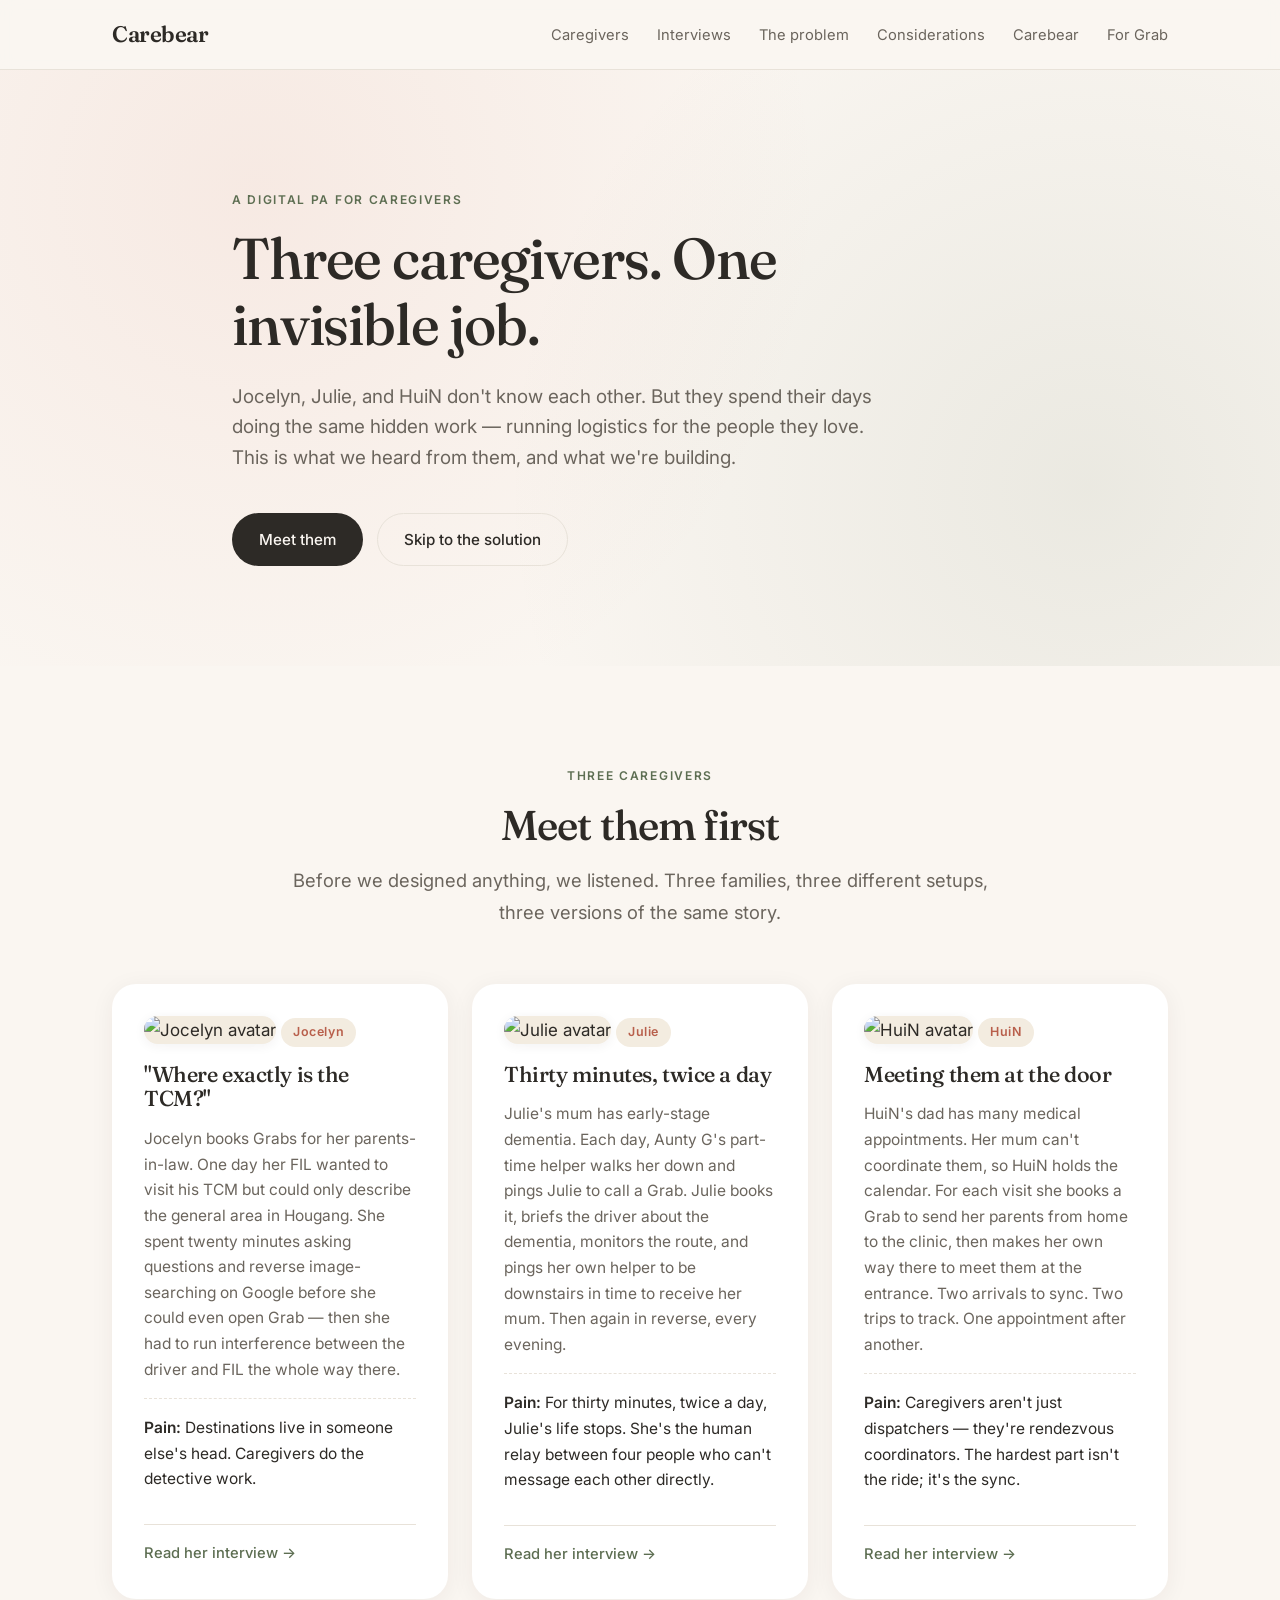
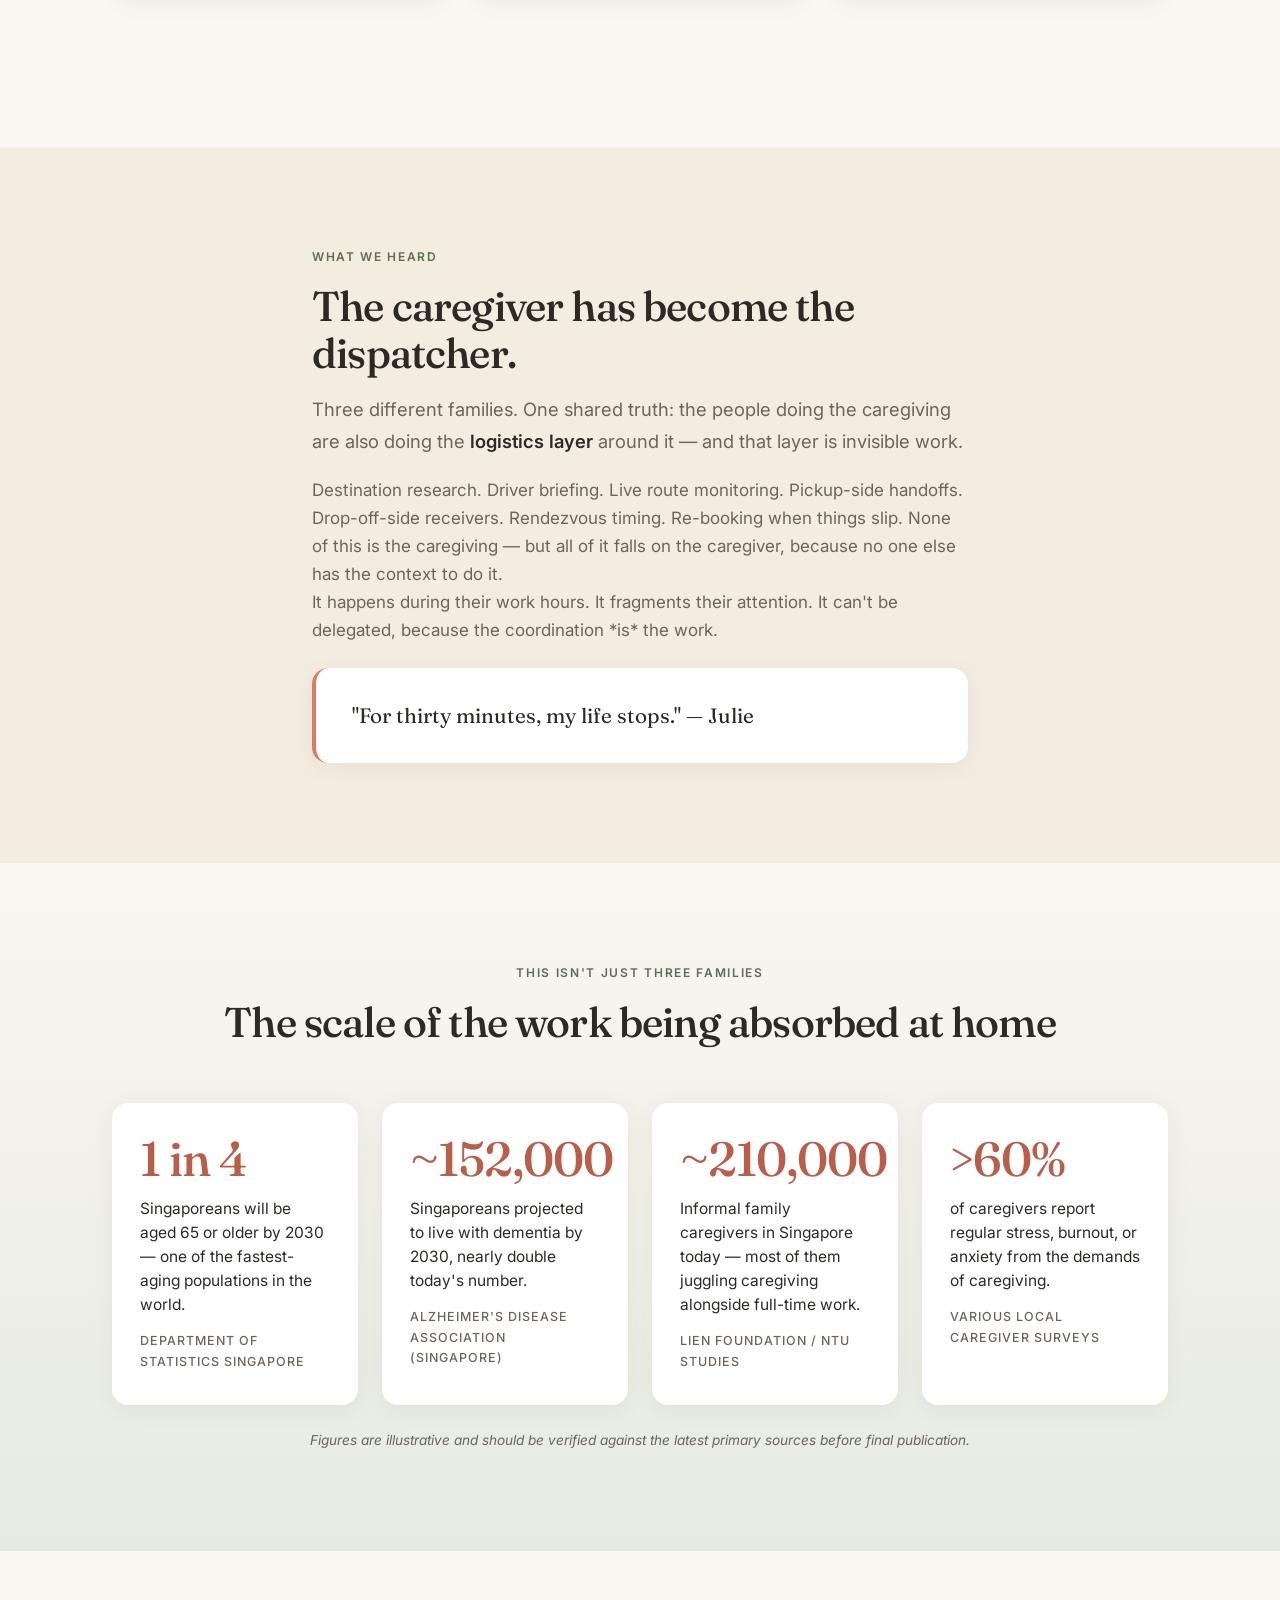
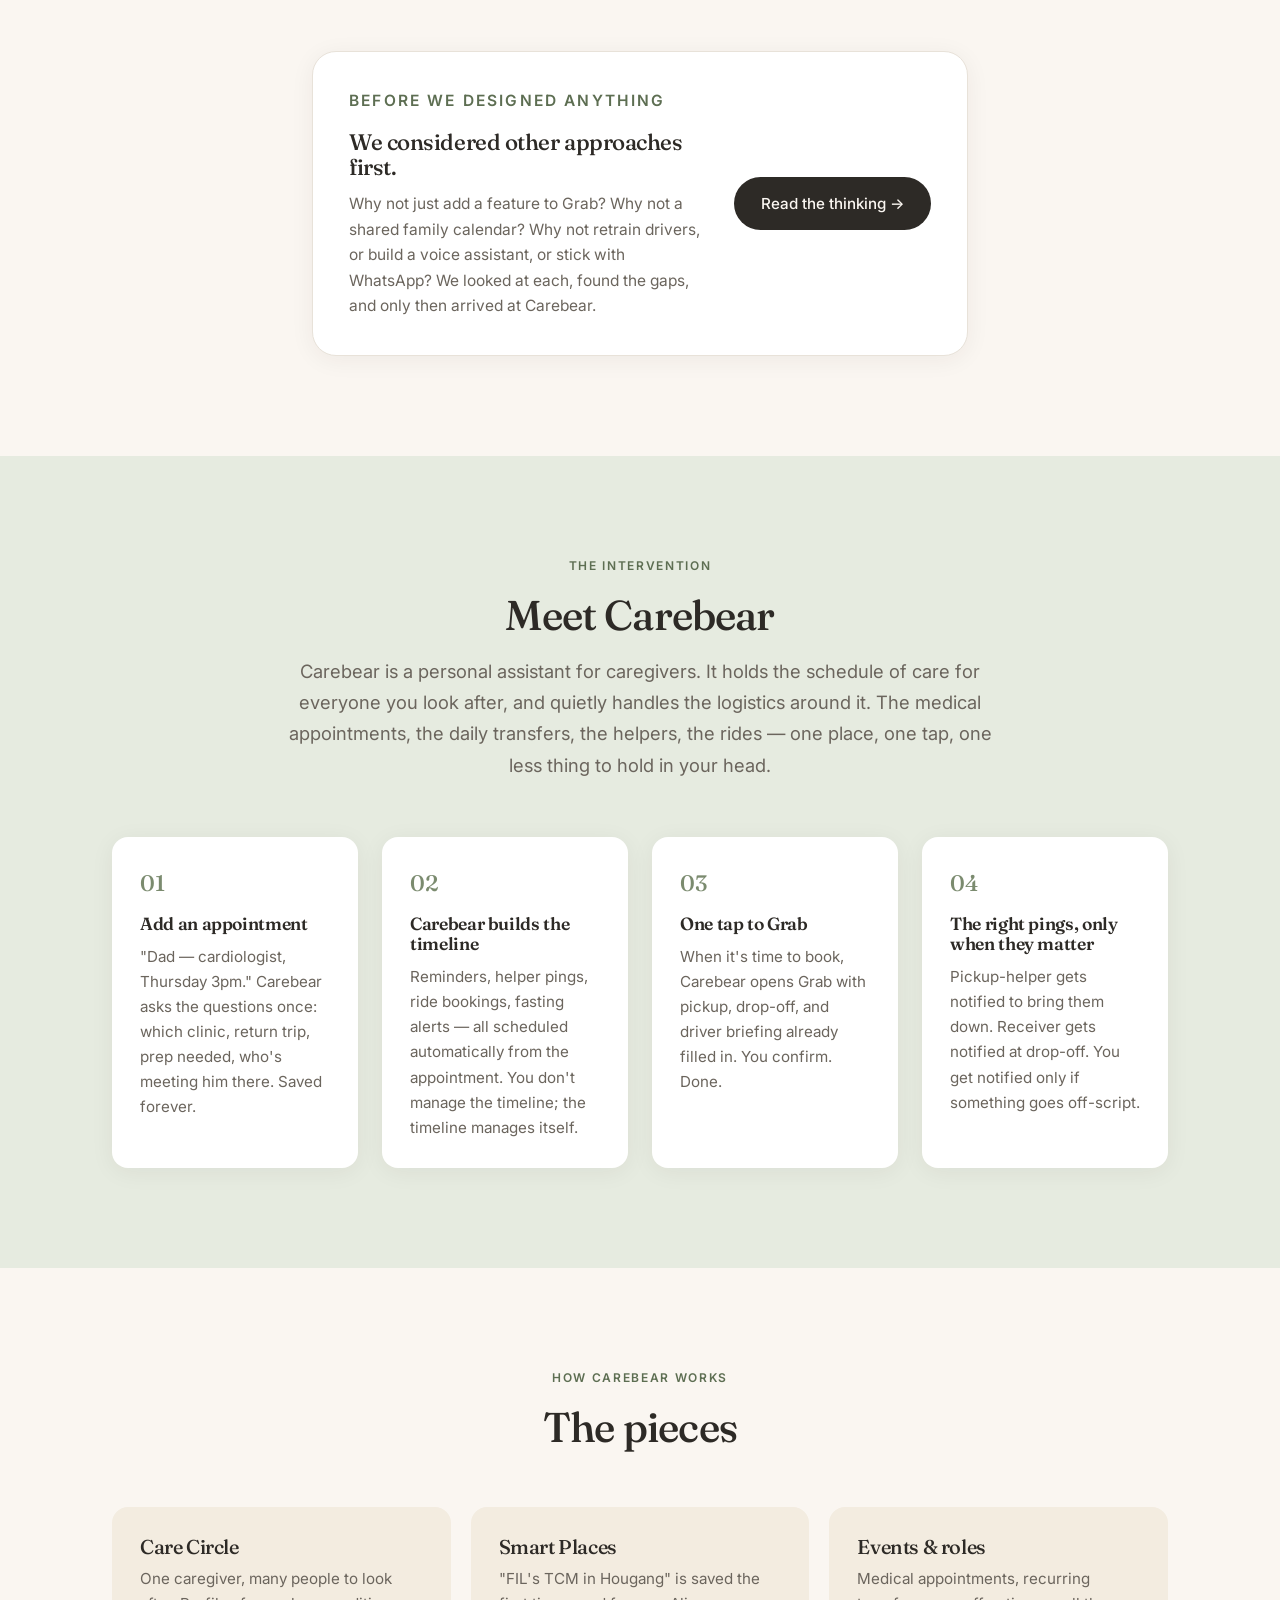
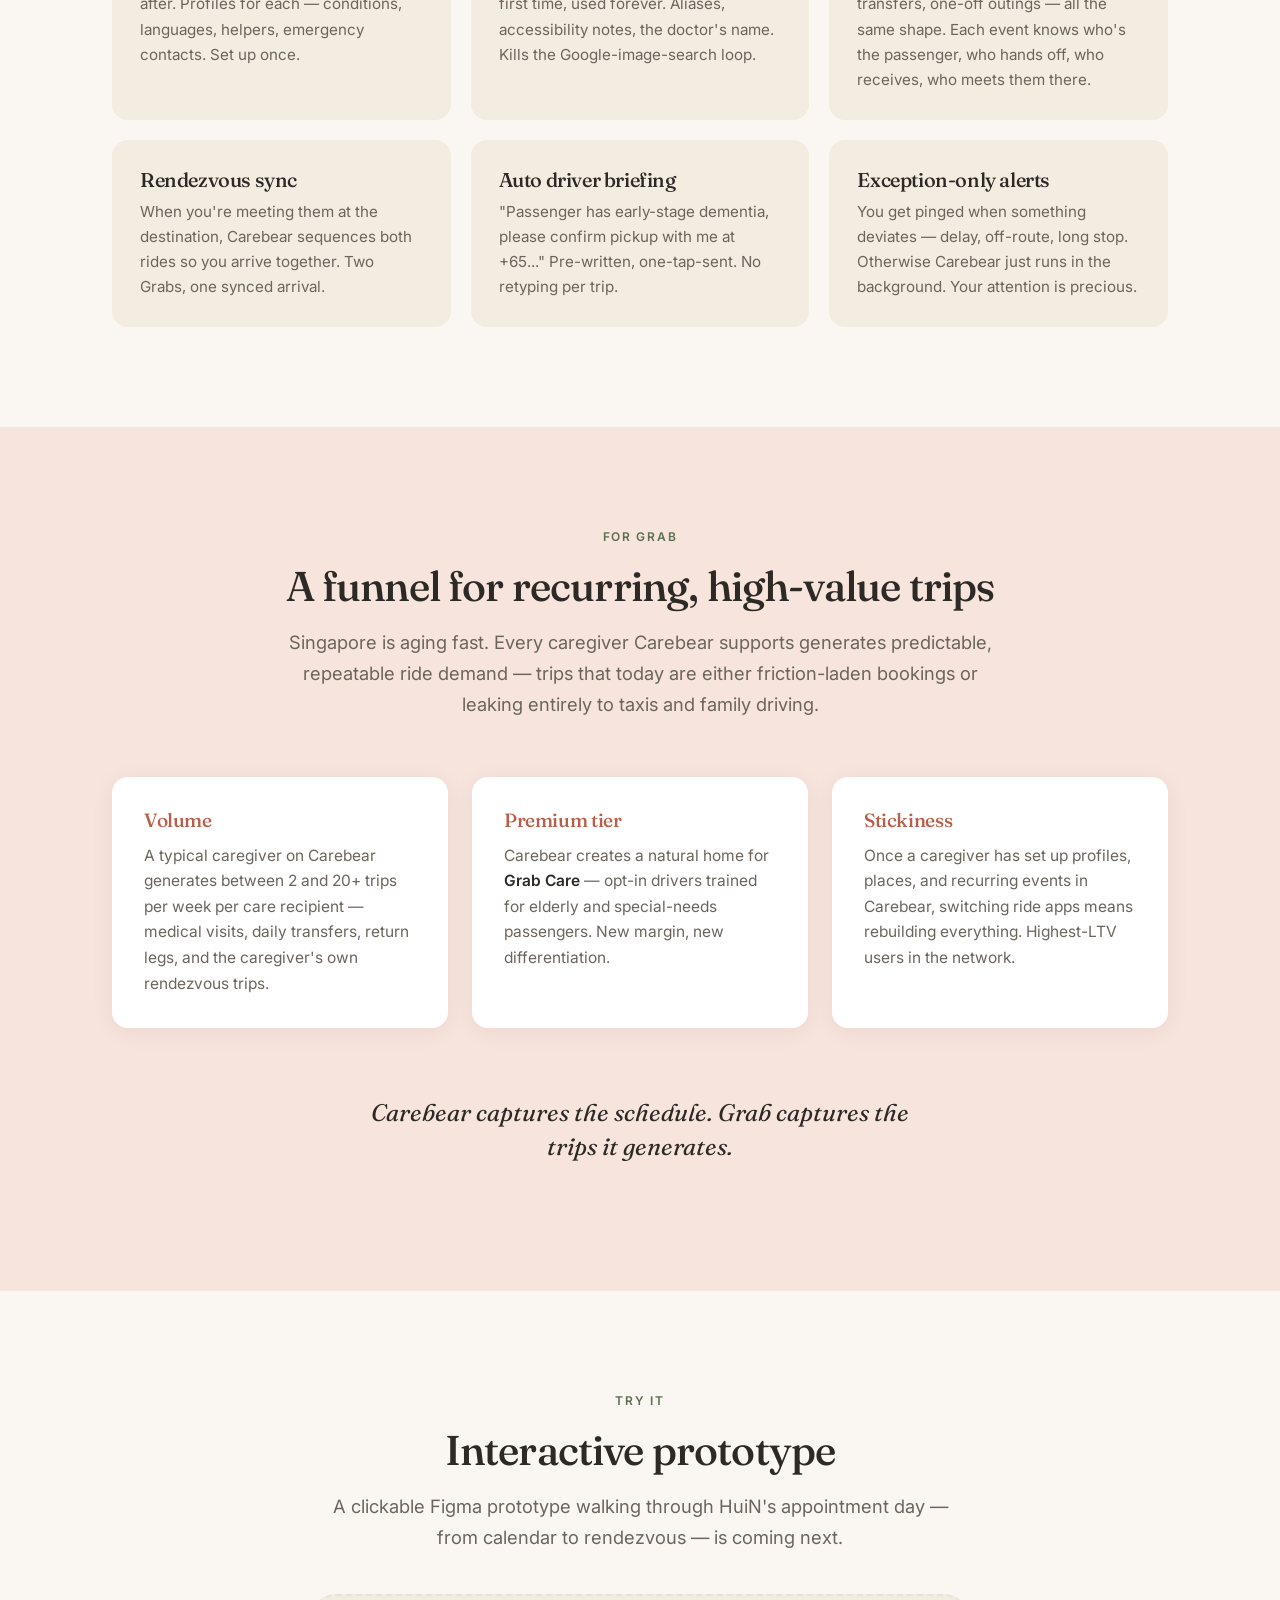
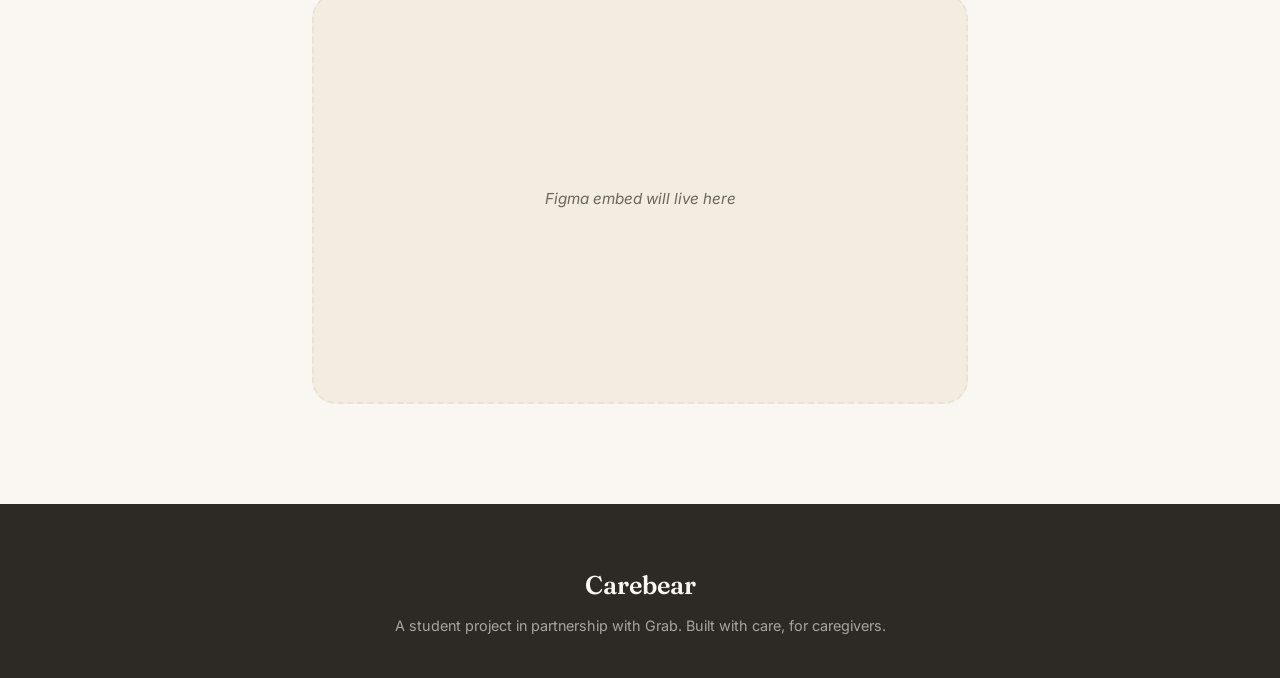
==== index.html @ f91830d4 "Initial commit" ====
<!DOCTYPE html>
<html lang="en">
<head>
  <meta charset="UTF-8" />
  <meta name="viewport" content="width=device-width, initial-scale=1.0" />
  <title>Carebear — A digital PA for caregivers</title>
  <link rel="preconnect" href="https://fonts.googleapis.com">
  <link rel="preconnect" href="https://fonts.gstatic.com" crossorigin>
  <link href="https://fonts.googleapis.com/css2?family=Fraunces:opsz,wght@9..144,400;9..144,500;9..144,600&family=Inter:wght@400;500;600&display=swap" rel="stylesheet">
  <link rel="stylesheet" href="styles.css" />
</head>
<body>
  <nav class="nav">
    <div class="nav-inner">
      <a href="#top" class="brand">Carebear</a>
      <ul class="nav-links">
        <li><a href="#caregivers">Caregivers</a></li>
        <li><a href="interviews.html">Interviews</a></li>
        <li><a href="#problem">The problem</a></li>
        <li><a href="considerations.html">Considerations</a></li>
        <li><a href="#carebear">Carebear</a></li>
        <li><a href="#grab">For Grab</a></li>
      </ul>
    </div>
  </nav>

  <header id="top" class="hero">
    <div class="container">
      <p class="eyebrow">A digital PA for caregivers</p>
      <h1 class="hero-title">Three caregivers. One invisible job.</h1>
      <p class="hero-sub">Jocelyn, Julie, and HuiN don't know each other. But they spend their days doing the same hidden work — running logistics for the people they love. This is what we heard from them, and what we're building.</p>
      <div class="hero-cta">
        <a href="#caregivers" class="btn btn-primary">Meet them</a>
        <a href="#carebear" class="btn btn-ghost">Skip to the solution</a>
      </div>
    </div>
  </header>

  <section id="caregivers" class="section">
    <div class="container">
      <p class="eyebrow centered">Three caregivers</p>
      <h2 class="centered">Meet them first</h2>
      <p class="lede centered">Before we designed anything, we listened. Three families, three different setups, three versions of the same story.</p>

      <div class="persona-grid">
        <article class="persona">
          <img src="https://api.dicebear.com/9.x/lorelei/svg?seed=Jocelyn&backgroundColor=f3ece0" alt="Jocelyn avatar" class="persona-avatar" />
          <div class="persona-tag">Jocelyn</div>
          <h3>"Where exactly is the TCM?"</h3>
          <p>Jocelyn books Grabs for her parents-in-law. One day her FIL wanted to visit his TCM but could only describe the general area in Hougang. She spent twenty minutes asking questions and reverse image-searching on Google before she could even open Grab — then she had to run interference between the driver and FIL the whole way there.</p>
          <p class="persona-pain"><strong>Pain:</strong> Destinations live in someone else's head. Caregivers do the detective work.</p>
          <a href="interviews.html#jocelyn" class="persona-link">Read her interview →</a>
        </article>

        <article class="persona">
          <img src="https://api.dicebear.com/9.x/lorelei/svg?seed=Julie&backgroundColor=e6ebe0" alt="Julie avatar" class="persona-avatar" />
          <div class="persona-tag">Julie</div>
          <h3>Thirty minutes, twice a day</h3>
          <p>Julie's mum has early-stage dementia. Each day, Aunty G's part-time helper walks her down and pings Julie to call a Grab. Julie books it, briefs the driver about the dementia, monitors the route, and pings her own helper to be downstairs in time to receive her mum. Then again in reverse, every evening.</p>
          <p class="persona-pain"><strong>Pain:</strong> For thirty minutes, twice a day, Julie's life stops. She's the human relay between four people who can't message each other directly.</p>
          <a href="interviews.html#julie" class="persona-link">Read her interview →</a>
        </article>

        <article class="persona">
          <img src="https://api.dicebear.com/9.x/lorelei/svg?seed=HuiN&backgroundColor=f7e4dc" alt="HuiN avatar" class="persona-avatar" />
          <div class="persona-tag">HuiN</div>
          <h3>Meeting them at the door</h3>
          <p>HuiN's dad has many medical appointments. Her mum can't coordinate them, so HuiN holds the calendar. For each visit she books a Grab to send her parents from home to the clinic, then makes her own way there to meet them at the entrance. Two arrivals to sync. Two trips to track. One appointment after another.</p>
          <p class="persona-pain"><strong>Pain:</strong> Caregivers aren't just dispatchers — they're rendezvous coordinators. The hardest part isn't the ride; it's the sync.</p>
          <a href="interviews.html#huin" class="persona-link">Read her interview →</a>
        </article>
      </div>
    </div>
  </section>

  <section id="problem" class="section section-cream">
    <div class="container narrow">
      <p class="eyebrow">What we heard</p>
      <h2>The caregiver has become the dispatcher.</h2>
      <p class="lede">
        Three different families. One shared truth: the people doing the caregiving are also doing the <strong>logistics layer</strong> around it — and that layer is invisible work.
      </p>
      <p>
        Destination research. Driver briefing. Live route monitoring. Pickup-side handoffs. Drop-off-side receivers. Rendezvous timing. Re-booking when things slip. None of this is the caregiving — but all of it falls on the caregiver, because no one else has the context to do it.
      </p>
      <p>
        It happens during their work hours. It fragments their attention. It can't be delegated, because the coordination *is* the work.
      </p>

      <div class="insight-card">
        <p class="insight-text">"For thirty minutes, my life stops." — Julie</p>
      </div>
    </div>
  </section>

  <section id="stats" class="section section-sage-soft">
    <div class="container">
      <p class="eyebrow centered">This isn't just three families</p>
      <h2 class="centered">The scale of the work being absorbed at home</h2>

      <div class="stats-grid">
        <div class="stat">
          <p class="stat-num">1 in 4</p>
          <p class="stat-label">Singaporeans will be aged 65 or older by 2030 — one of the fastest-aging populations in the world.</p>
          <p class="stat-source">Department of Statistics Singapore</p>
        </div>
        <div class="stat">
          <p class="stat-num">~152,000</p>
          <p class="stat-label">Singaporeans projected to live with dementia by 2030, nearly double today's number.</p>
          <p class="stat-source">Alzheimer's Disease Association (Singapore)</p>
        </div>
        <div class="stat">
          <p class="stat-num">~210,000</p>
          <p class="stat-label">Informal family caregivers in Singapore today — most of them juggling caregiving alongside full-time work.</p>
          <p class="stat-source">Lien Foundation / NTU studies</p>
        </div>
        <div class="stat">
          <p class="stat-num">&gt;60%</p>
          <p class="stat-label">of caregivers report regular stress, burnout, or anxiety from the demands of caregiving.</p>
          <p class="stat-source">Various local caregiver surveys</p>
        </div>
      </div>

      <p class="stats-note">Figures are illustrative and should be verified against the latest primary sources before final publication.</p>
    </div>
  </section>

  <section id="considerations-callout" class="section">
    <div class="container narrow">
      <div class="callout">
        <div class="callout-text">
          <p class="eyebrow">Before we designed anything</p>
          <h3>We considered other approaches first.</h3>
          <p>Why not just add a feature to Grab? Why not a shared family calendar? Why not retrain drivers, or build a voice assistant, or stick with WhatsApp? We looked at each, found the gaps, and only then arrived at Carebear.</p>
        </div>
        <a href="considerations.html" class="btn btn-primary callout-btn">Read the thinking →</a>
      </div>
    </div>
  </section>

  <section id="carebear" class="section section-sage">
    <div class="container">
      <p class="eyebrow centered">The intervention</p>
      <h2 class="centered">Meet Carebear</h2>
      <p class="lede centered">
        Carebear is a personal assistant for caregivers. It holds the schedule of care for everyone you look after, and quietly handles the logistics around it. The medical appointments, the daily transfers, the helpers, the rides — one place, one tap, one less thing to hold in your head.
      </p>

      <div class="how-grid">
        <div class="how-item">
          <div class="how-num">01</div>
          <h3>Add an appointment</h3>
          <p>"Dad — cardiologist, Thursday 3pm." Carebear asks the questions once: which clinic, return trip, prep needed, who's meeting him there. Saved forever.</p>
        </div>
        <div class="how-item">
          <div class="how-num">02</div>
          <h3>Carebear builds the timeline</h3>
          <p>Reminders, helper pings, ride bookings, fasting alerts — all scheduled automatically from the appointment. You don't manage the timeline; the timeline manages itself.</p>
        </div>
        <div class="how-item">
          <div class="how-num">03</div>
          <h3>One tap to Grab</h3>
          <p>When it's time to book, Carebear opens Grab with pickup, drop-off, and driver briefing already filled in. You confirm. Done.</p>
        </div>
        <div class="how-item">
          <div class="how-num">04</div>
          <h3>The right pings, only when they matter</h3>
          <p>Pickup-helper gets notified to bring them down. Receiver gets notified at drop-off. You get notified only if something goes off-script.</p>
        </div>
      </div>
    </div>
  </section>

  <section id="features" class="section">
    <div class="container">
      <p class="eyebrow centered">How Carebear works</p>
      <h2 class="centered">The pieces</h2>

      <div class="feature-grid">
        <div class="feature">
          <h3>Care Circle</h3>
          <p>One caregiver, many people to look after. Profiles for each — conditions, languages, helpers, emergency contacts. Set up once.</p>
        </div>
        <div class="feature">
          <h3>Smart Places</h3>
          <p>"FIL's TCM in Hougang" is saved the first time, used forever. Aliases, accessibility notes, the doctor's name. Kills the Google-image-search loop.</p>
        </div>
        <div class="feature">
          <h3>Events &amp; roles</h3>
          <p>Medical appointments, recurring transfers, one-off outings — all the same shape. Each event knows who's the passenger, who hands off, who receives, who meets them there.</p>
        </div>
        <div class="feature">
          <h3>Rendezvous sync</h3>
          <p>When you're meeting them at the destination, Carebear sequences both rides so you arrive together. Two Grabs, one synced arrival.</p>
        </div>
        <div class="feature">
          <h3>Auto driver briefing</h3>
          <p>"Passenger has early-stage dementia, please confirm pickup with me at +65..." Pre-written, one-tap-sent. No retyping per trip.</p>
        </div>
        <div class="feature">
          <h3>Exception-only alerts</h3>
          <p>You get pinged when something deviates — delay, off-route, long stop. Otherwise Carebear just runs in the background. Your attention is precious.</p>
        </div>
      </div>
    </div>
  </section>

  <section id="grab" class="section section-coral">
    <div class="container">
      <p class="eyebrow centered">For Grab</p>
      <h2 class="centered">A funnel for recurring, high-value trips</h2>
      <p class="lede centered">
        Singapore is aging fast. Every caregiver Carebear supports generates predictable, repeatable ride demand — trips that today are either friction-laden bookings or leaking entirely to taxis and family driving.
      </p>

      <div class="biz-grid">
        <div class="biz-card">
          <h3>Volume</h3>
          <p>A typical caregiver on Carebear generates between 2 and 20+ trips per week per care recipient — medical visits, daily transfers, return legs, and the caregiver's own rendezvous trips.</p>
        </div>
        <div class="biz-card">
          <h3>Premium tier</h3>
          <p>Carebear creates a natural home for <strong>Grab Care</strong> — opt-in drivers trained for elderly and special-needs passengers. New margin, new differentiation.</p>
        </div>
        <div class="biz-card">
          <h3>Stickiness</h3>
          <p>Once a caregiver has set up profiles, places, and recurring events in Carebear, switching ride apps means rebuilding everything. Highest-LTV users in the network.</p>
        </div>
      </div>

      <div class="pitch-line">
        <p>Carebear captures the schedule. Grab captures the trips it generates.</p>
      </div>
    </div>
  </section>

  <section id="prototype" class="section">
    <div class="container narrow centered">
      <p class="eyebrow">Try it</p>
      <h2>Interactive prototype</h2>
      <p class="lede">A clickable Figma prototype walking through HuiN's appointment day — from calendar to rendezvous — is coming next.</p>
      <div class="proto-placeholder">
        <span>Figma embed will live here</span>
      </div>
    </div>
  </section>

  <footer class="footer">
    <div class="container">
      <p class="brand-foot">Carebear</p>
      <p class="footer-meta">A student project in partnership with Grab. Built with care, for caregivers.</p>
    </div>
  </footer>
</body>
</html>
---- styles.css ----
/* ---------- Tokens ---------- */
:root {
  --bg: #FAF6F1;
  --bg-cream: #F3ECE0;
  --bg-sage: #E6EBE0;
  --bg-coral: #F7E4DC;
  --surface: #FFFFFF;
  --ink: #2D2A26;
  --ink-soft: #6B655D;
  --line: #E8E2D9;
  --accent-sage: #7B8B6F;
  --accent-sage-deep: #5D6E52;
  --accent-coral: #D97B66;
  --accent-coral-deep: #B85F4B;
  --radius-lg: 24px;
  --radius-md: 16px;
  --radius-sm: 10px;
  --shadow-soft: 0 4px 24px rgba(45, 42, 38, 0.06);
  --shadow-card: 0 8px 32px rgba(45, 42, 38, 0.08);
  --max-w: 1120px;
  --max-w-narrow: 720px;
}

/* ---------- Base ---------- */
* { box-sizing: border-box; margin: 0; padding: 0; }

html { scroll-behavior: smooth; }

body {
  font-family: 'Inter', -apple-system, BlinkMacSystemFont, sans-serif;
  background: var(--bg);
  color: var(--ink);
  font-size: 17px;
  line-height: 1.65;
  -webkit-font-smoothing: antialiased;
}

h1, h2, h3 {
  font-family: 'Fraunces', Georgia, serif;
  font-weight: 500;
  letter-spacing: -0.02em;
  line-height: 1.15;
  color: var(--ink);
}

h1 { font-size: clamp(2.2rem, 5vw, 3.6rem); }
h2 { font-size: clamp(1.8rem, 3.6vw, 2.6rem); margin-bottom: 1rem; }
h3 { font-size: 1.25rem; font-weight: 600; margin-bottom: 0.5rem; }

p { color: var(--ink-soft); }
p strong { color: var(--ink); font-weight: 600; }

a { color: inherit; text-decoration: none; }

.container {
  max-width: var(--max-w);
  margin: 0 auto;
  padding: 0 32px;
}
.container.narrow { max-width: var(--max-w-narrow); }
.centered { text-align: center; }

/* ---------- Eyebrow ---------- */
.eyebrow {
  text-transform: uppercase;
  letter-spacing: 0.14em;
  font-size: 0.75rem;
  font-weight: 600;
  color: var(--accent-sage-deep);
  margin-bottom: 1rem;
}
.eyebrow.centered { text-align: center; }

/* ---------- Nav ---------- */
.nav {
  position: sticky;
  top: 0;
  z-index: 50;
  background: rgba(250, 246, 241, 0.85);
  backdrop-filter: blur(10px);
  border-bottom: 1px solid var(--line);
}
.nav-inner {
  max-width: var(--max-w);
  margin: 0 auto;
  padding: 16px 32px;
  display: flex;
  align-items: center;
  justify-content: space-between;
}
.brand {
  font-family: 'Fraunces', serif;
  font-size: 1.4rem;
  font-weight: 600;
  color: var(--ink);
  letter-spacing: -0.02em;
}
.nav-links {
  display: flex;
  gap: 28px;
  list-style: none;
}
.nav-links a {
  font-size: 0.92rem;
  color: var(--ink-soft);
  transition: color 0.2s;
}
.nav-links a:hover { color: var(--ink); }

/* ---------- Hero ---------- */
.hero {
  padding: 120px 0 100px;
  background:
    radial-gradient(circle at 20% 20%, rgba(217, 123, 102, 0.10), transparent 50%),
    radial-gradient(circle at 85% 70%, rgba(123, 139, 111, 0.12), transparent 50%),
    var(--bg);
}
.hero .container { max-width: 880px; }
.hero-title {
  margin-bottom: 1.5rem;
  max-width: 18ch;
}
.hero-sub {
  font-size: 1.18rem;
  line-height: 1.6;
  max-width: 56ch;
  margin-bottom: 2.5rem;
}
.hero-cta {
  display: flex;
  gap: 14px;
  flex-wrap: wrap;
}

/* ---------- Buttons ---------- */
.btn {
  display: inline-flex;
  align-items: center;
  padding: 13px 26px;
  border-radius: 999px;
  font-weight: 500;
  font-size: 0.95rem;
  transition: all 0.2s;
  border: 1px solid transparent;
  cursor: pointer;
}
.btn-primary {
  background: var(--ink);
  color: var(--bg);
}
.btn-primary:hover {
  background: var(--accent-sage-deep);
  transform: translateY(-1px);
}
.btn-ghost {
  background: transparent;
  color: var(--ink);
  border-color: var(--line);
}
.btn-ghost:hover {
  background: var(--surface);
  border-color: var(--ink-soft);
}

/* ---------- Sections ---------- */
.section {
  padding: 100px 0;
}
.section-cream { background: var(--bg-cream); }
.section-sage { background: var(--bg-sage); }
.section-coral { background: var(--bg-coral); }

.lede {
  font-size: 1.15rem;
  line-height: 1.7;
  margin-bottom: 1.2rem;
}
.lede.centered {
  max-width: 60ch;
  margin: 0 auto 3rem;
}

/* ---------- Personas ---------- */
.persona-grid {
  display: grid;
  grid-template-columns: repeat(auto-fit, minmax(300px, 1fr));
  gap: 24px;
  margin: 56px 0 48px;
}
.persona {
  background: var(--surface);
  border-radius: var(--radius-lg);
  padding: 32px;
  box-shadow: var(--shadow-soft);
  transition: transform 0.3s, box-shadow 0.3s;
}
.persona:hover {
  transform: translateY(-4px);
  box-shadow: var(--shadow-card);
}
.persona-tag {
  display: inline-block;
  background: var(--bg-cream);
  color: var(--accent-coral-deep);
  padding: 4px 12px;
  border-radius: 999px;
  font-size: 0.78rem;
  font-weight: 600;
  letter-spacing: 0.05em;
  margin-bottom: 16px;
}
.persona h3 {
  font-family: 'Fraunces', serif;
  font-weight: 500;
  font-size: 1.35rem;
  margin-bottom: 14px;
}
.persona p { margin-bottom: 14px; font-size: 0.97rem; }
.persona-pain {
  margin-top: 16px !important;
  padding-top: 16px;
  border-top: 1px dashed var(--line);
  font-size: 0.92rem;
  color: var(--ink);
}

/* ---------- Insight card ---------- */
.insight-card {
  background: var(--surface);
  border-left: 4px solid var(--accent-coral);
  border-radius: var(--radius-md);
  padding: 32px 36px;
  margin-top: 24px;
  box-shadow: var(--shadow-soft);
}
.insight-text {
  font-family: 'Fraunces', serif;
  font-size: 1.3rem;
  line-height: 1.5;
  color: var(--ink);
}

/* ---------- How it works ---------- */
.how-grid {
  display: grid;
  grid-template-columns: repeat(auto-fit, minmax(240px, 1fr));
  gap: 24px;
  margin-top: 56px;
}
.how-item {
  background: var(--surface);
  border-radius: var(--radius-md);
  padding: 28px;
  box-shadow: var(--shadow-soft);
}
.how-num {
  font-family: 'Fraunces', serif;
  font-size: 1.4rem;
  color: var(--accent-sage);
  margin-bottom: 12px;
  font-weight: 500;
}
.how-item h3 { margin-bottom: 10px; font-size: 1.1rem; }
.how-item p { font-size: 0.95rem; }

/* ---------- Features ---------- */
.feature-grid {
  display: grid;
  grid-template-columns: repeat(auto-fit, minmax(280px, 1fr));
  gap: 20px;
  margin-top: 56px;
}
.feature {
  padding: 28px;
  background: var(--bg-cream);
  border-radius: var(--radius-md);
  transition: background 0.2s;
}
.feature:hover { background: var(--bg-sage); }
.feature h3 { font-family: 'Fraunces', serif; font-weight: 500; margin-bottom: 8px; }
.feature p { font-size: 0.95rem; }

/* ---------- Grab business case ---------- */
.biz-grid {
  display: grid;
  grid-template-columns: repeat(auto-fit, minmax(260px, 1fr));
  gap: 24px;
  margin: 56px 0 40px;
}
.biz-card {
  background: var(--surface);
  border-radius: var(--radius-md);
  padding: 32px;
  box-shadow: var(--shadow-soft);
}
.biz-card h3 {
  font-family: 'Fraunces', serif;
  font-weight: 500;
  font-size: 1.2rem;
  color: var(--accent-coral-deep);
  margin-bottom: 12px;
}
.biz-card p { font-size: 0.97rem; }

.pitch-line {
  text-align: center;
  margin-top: 32px;
  padding: 28px;
}
.pitch-line p {
  font-family: 'Fraunces', serif;
  font-size: 1.5rem;
  font-style: italic;
  color: var(--ink);
  max-width: 36ch;
  margin: 0 auto;
  line-height: 1.4;
}

/* ---------- Prototype placeholder ---------- */
.proto-placeholder {
  margin-top: 40px;
  border: 2px dashed var(--line);
  border-radius: var(--radius-lg);
  background: var(--bg-cream);
  aspect-ratio: 16/10;
  display: flex;
  align-items: center;
  justify-content: center;
  color: var(--ink-soft);
  font-size: 0.95rem;
  font-style: italic;
}

/* ---------- Footer ---------- */
.footer {
  background: var(--ink);
  color: var(--bg);
  padding: 60px 0 40px;
  text-align: center;
}
.brand-foot {
  font-family: 'Fraunces', serif;
  font-size: 1.6rem;
  font-weight: 600;
  color: var(--bg);
  margin-bottom: 8px;
}
.footer-meta {
  color: rgba(250, 246, 241, 0.6);
  font-size: 0.9rem;
}

/* ---------- Persona avatars & interview link ---------- */
.persona-avatar {
  width: 88px;
  height: 88px;
  border-radius: 999px;
  margin-bottom: 18px;
  background: var(--bg-cream);
  box-shadow: 0 2px 12px rgba(45, 42, 38, 0.06);
}
.persona-link {
  display: inline-block;
  margin-top: 18px;
  padding-top: 16px;
  font-size: 0.92rem;
  font-weight: 500;
  color: var(--accent-sage-deep);
  border-top: 1px solid var(--line);
  width: 100%;
  transition: color 0.2s;
}
.persona-link:hover { color: var(--ink); }

/* ---------- Stats ---------- */
.section-sage-soft {
  background: linear-gradient(180deg, var(--bg) 0%, var(--bg-sage) 100%);
}
.stats-grid {
  display: grid;
  grid-template-columns: repeat(auto-fit, minmax(220px, 1fr));
  gap: 24px;
  margin: 56px 0 24px;
}
.stat {
  background: var(--surface);
  border-radius: var(--radius-md);
  padding: 32px 28px;
  box-shadow: var(--shadow-soft);
  text-align: left;
}
.stat-num {
  font-family: 'Fraunces', serif;
  font-size: clamp(2.2rem, 4vw, 3rem);
  font-weight: 500;
  color: var(--accent-coral-deep);
  line-height: 1;
  margin-bottom: 14px;
  letter-spacing: -0.02em;
}
.stat-label {
  font-size: 0.97rem;
  color: var(--ink);
  margin-bottom: 14px;
  line-height: 1.55;
}
.stat-source {
  font-size: 0.78rem;
  text-transform: uppercase;
  letter-spacing: 0.08em;
  color: var(--ink-soft);
  font-weight: 500;
}
.stats-note {
  text-align: center;
  font-size: 0.85rem;
  font-style: italic;
  color: var(--ink-soft);
  margin-top: 8px;
}

/* ---------- Interviews ---------- */
.interview {
  padding: 56px 0;
  border-bottom: 1px solid var(--line);
}
.interview:last-of-type { border-bottom: none; }
.interview-head {
  display: flex;
  gap: 24px;
  align-items: flex-start;
  margin-bottom: 36px;
}
.interview-avatar {
  width: 96px;
  height: 96px;
  border-radius: 999px;
  flex-shrink: 0;
  box-shadow: 0 2px 12px rgba(45, 42, 38, 0.08);
}
.interview-head h2 {
  font-size: clamp(1.4rem, 2.5vw, 1.9rem);
  margin: 6px 0 8px;
  line-height: 1.3;
}
.interview-meta {
  font-size: 0.92rem;
  color: var(--ink-soft);
  font-style: italic;
}
.qa {
  margin-bottom: 28px;
  padding-left: 24px;
  border-left: 2px solid var(--bg-cream);
}
.qa .q {
  font-family: 'Fraunces', serif;
  font-size: 1.05rem;
  font-weight: 500;
  color: var(--accent-sage-deep);
  margin-bottom: 10px;
  font-style: italic;
}
.qa .a {
  font-size: 1.02rem;
  line-height: 1.7;
  color: var(--ink);
}

/* ---------- Callout (considerations link on home) ---------- */
.callout {
  display: flex;
  align-items: center;
  justify-content: space-between;
  gap: 32px;
  padding: 36px;
  background: var(--surface);
  border-radius: var(--radius-lg);
  border: 1px solid var(--line);
  box-shadow: var(--shadow-soft);
}
.callout-text { flex: 1; }
.callout-text h3 {
  font-family: 'Fraunces', serif;
  font-weight: 500;
  font-size: 1.4rem;
  margin-bottom: 10px;
}
.callout-text p { font-size: 0.97rem; }
.callout-btn { white-space: nowrap; }

/* ---------- Page hero (sub-pages) ---------- */
.page-hero {
  padding: 100px 0 60px;
  background:
    radial-gradient(circle at 80% 30%, rgba(123, 139, 111, 0.12), transparent 50%),
    var(--bg);
}
.page-title {
  font-size: clamp(2rem, 4vw, 3rem);
  margin-bottom: 1.2rem;
  max-width: 22ch;
}
.page-sub {
  font-size: 1.1rem;
  line-height: 1.65;
  max-width: 58ch;
}

/* ---------- Considerations list ---------- */
.consideration {
  padding: 40px 0;
  border-bottom: 1px solid var(--line);
}
.consideration:last-of-type { border-bottom: none; }
.consideration-num {
  font-family: 'Fraunces', serif;
  font-size: 1.3rem;
  color: var(--accent-sage);
  margin-bottom: 8px;
}
.consideration h2 {
  font-size: 1.6rem;
  margin-bottom: 8px;
}
.consideration-tag {
  font-size: 0.85rem;
  text-transform: uppercase;
  letter-spacing: 0.08em;
  color: var(--accent-coral-deep);
  margin-bottom: 18px;
  font-weight: 500;
}
.consideration p { margin-bottom: 14px; }
.consideration p:last-child { margin-bottom: 0; }
.consideration a { color: var(--accent-sage-deep); text-decoration: underline; text-underline-offset: 3px; }
.consideration a:hover { color: var(--ink); }

.back-link-wrap {
  margin-top: 40px;
  text-align: center;
}

/* ---------- Active nav state ---------- */
.nav-links a.active { color: var(--ink); font-weight: 500; }

/* ---------- Responsive ---------- */
@media (max-width: 720px) {
  .nav-links { display: none; }
  .hero { padding: 80px 0 70px; }
  .section { padding: 70px 0; }
  .container { padding: 0 20px; }
  .callout { flex-direction: column; align-items: flex-start; padding: 28px; }
  .callout-btn { width: 100%; justify-content: center; }
  .interview-head { flex-direction: column; gap: 16px; }
  .interview-avatar { width: 80px; height: 80px; }
  .qa { padding-left: 18px; }
}
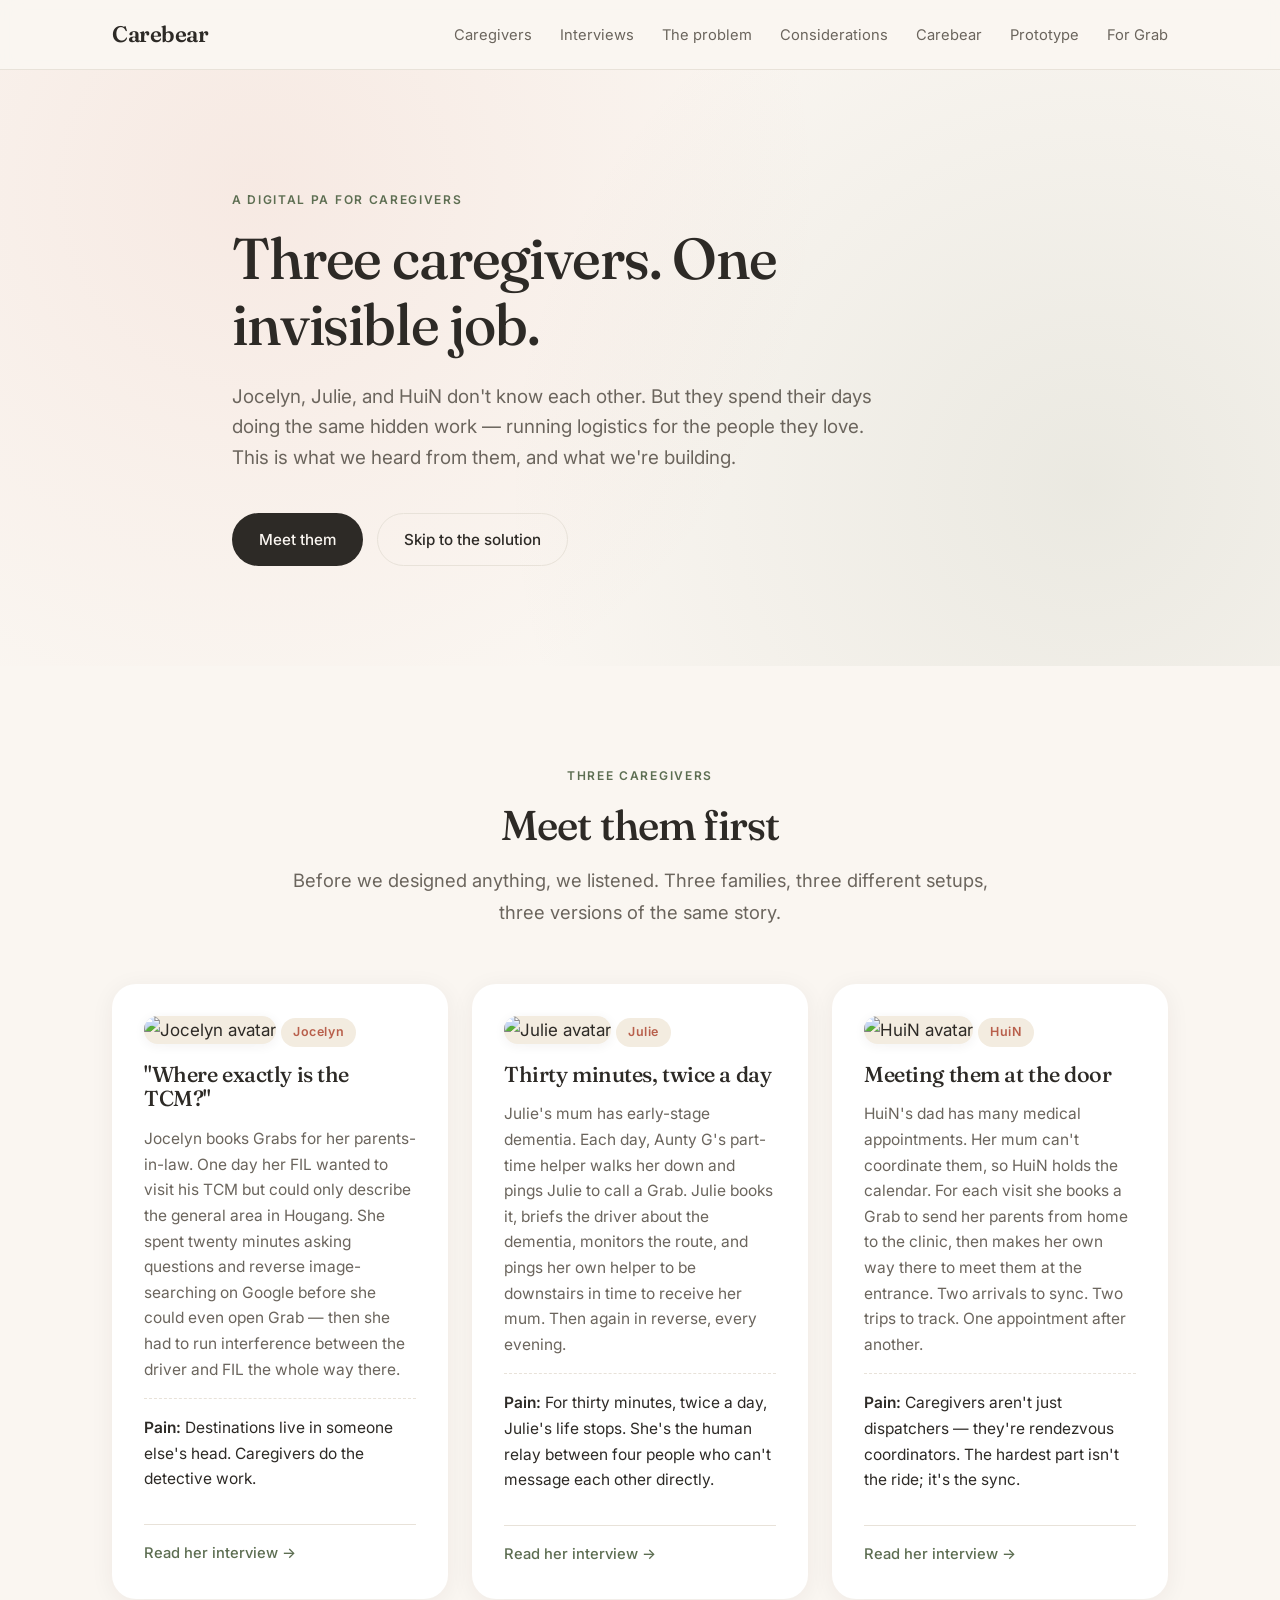
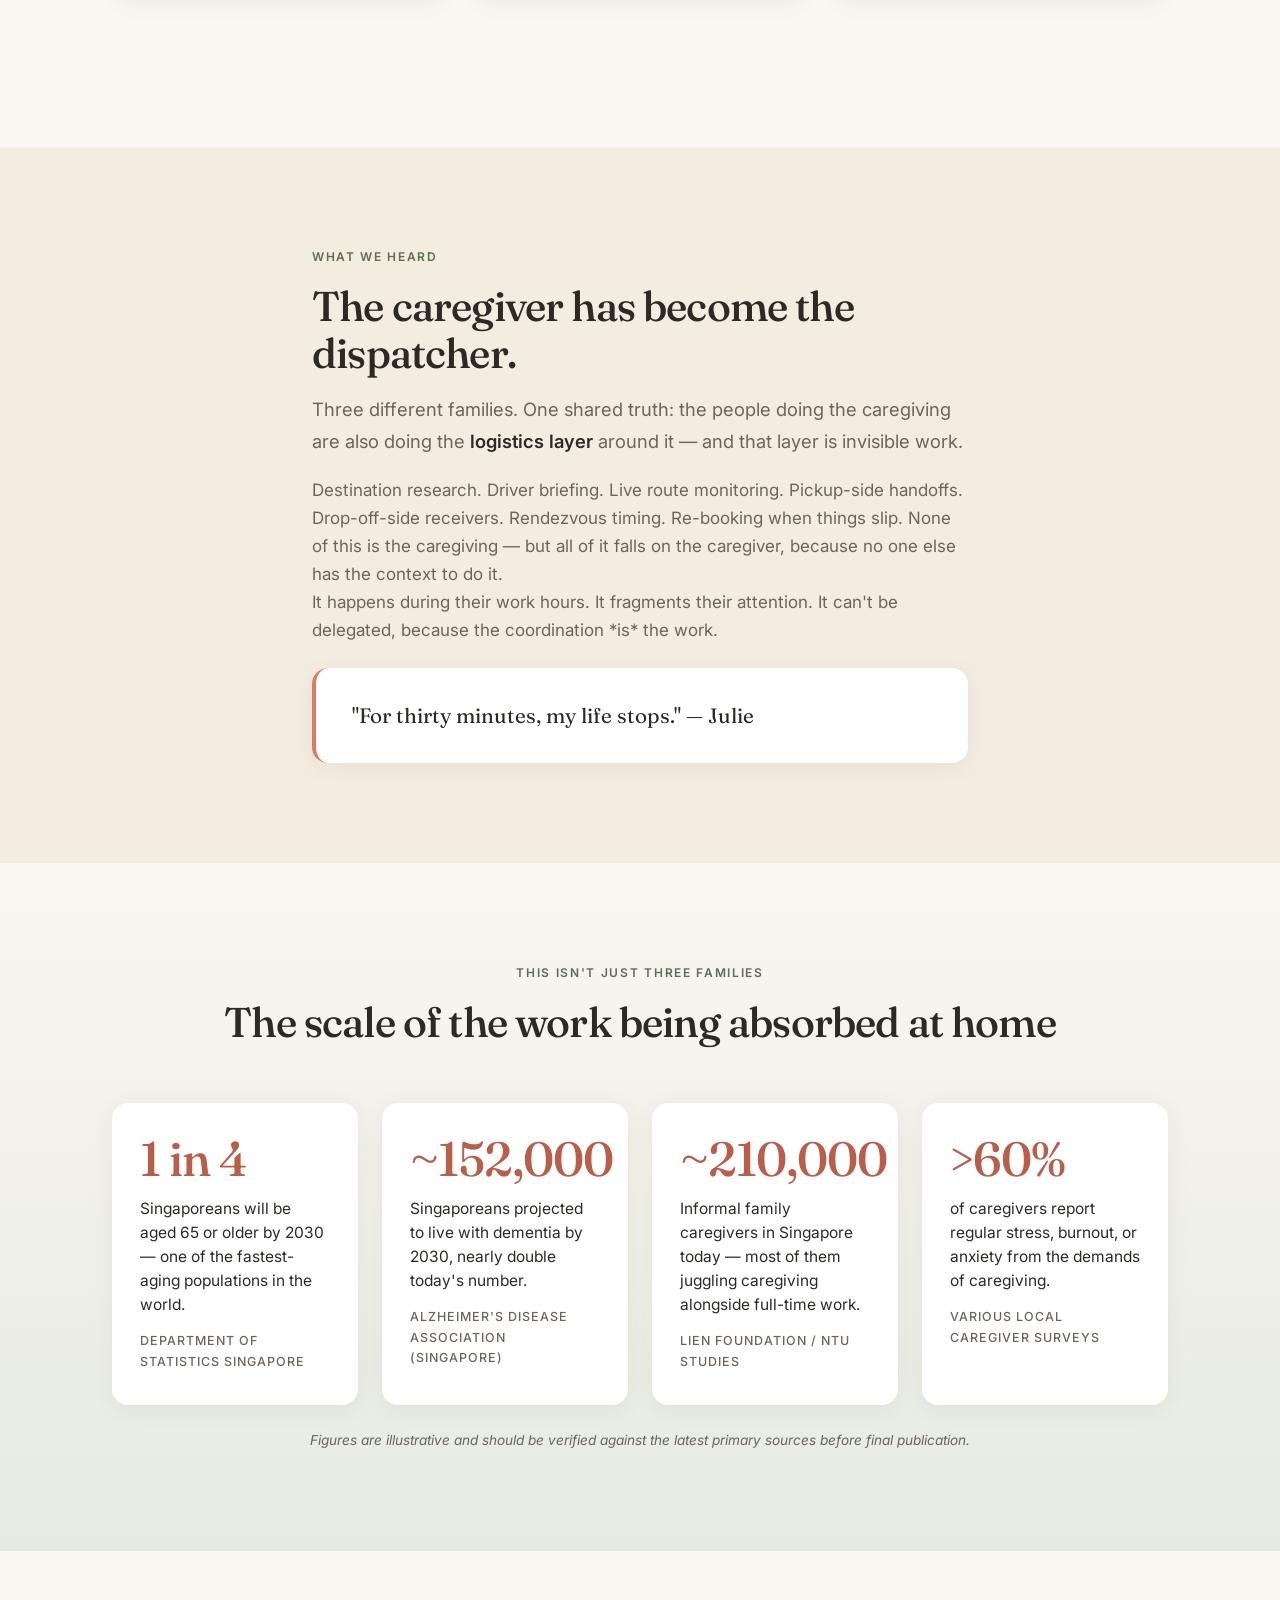
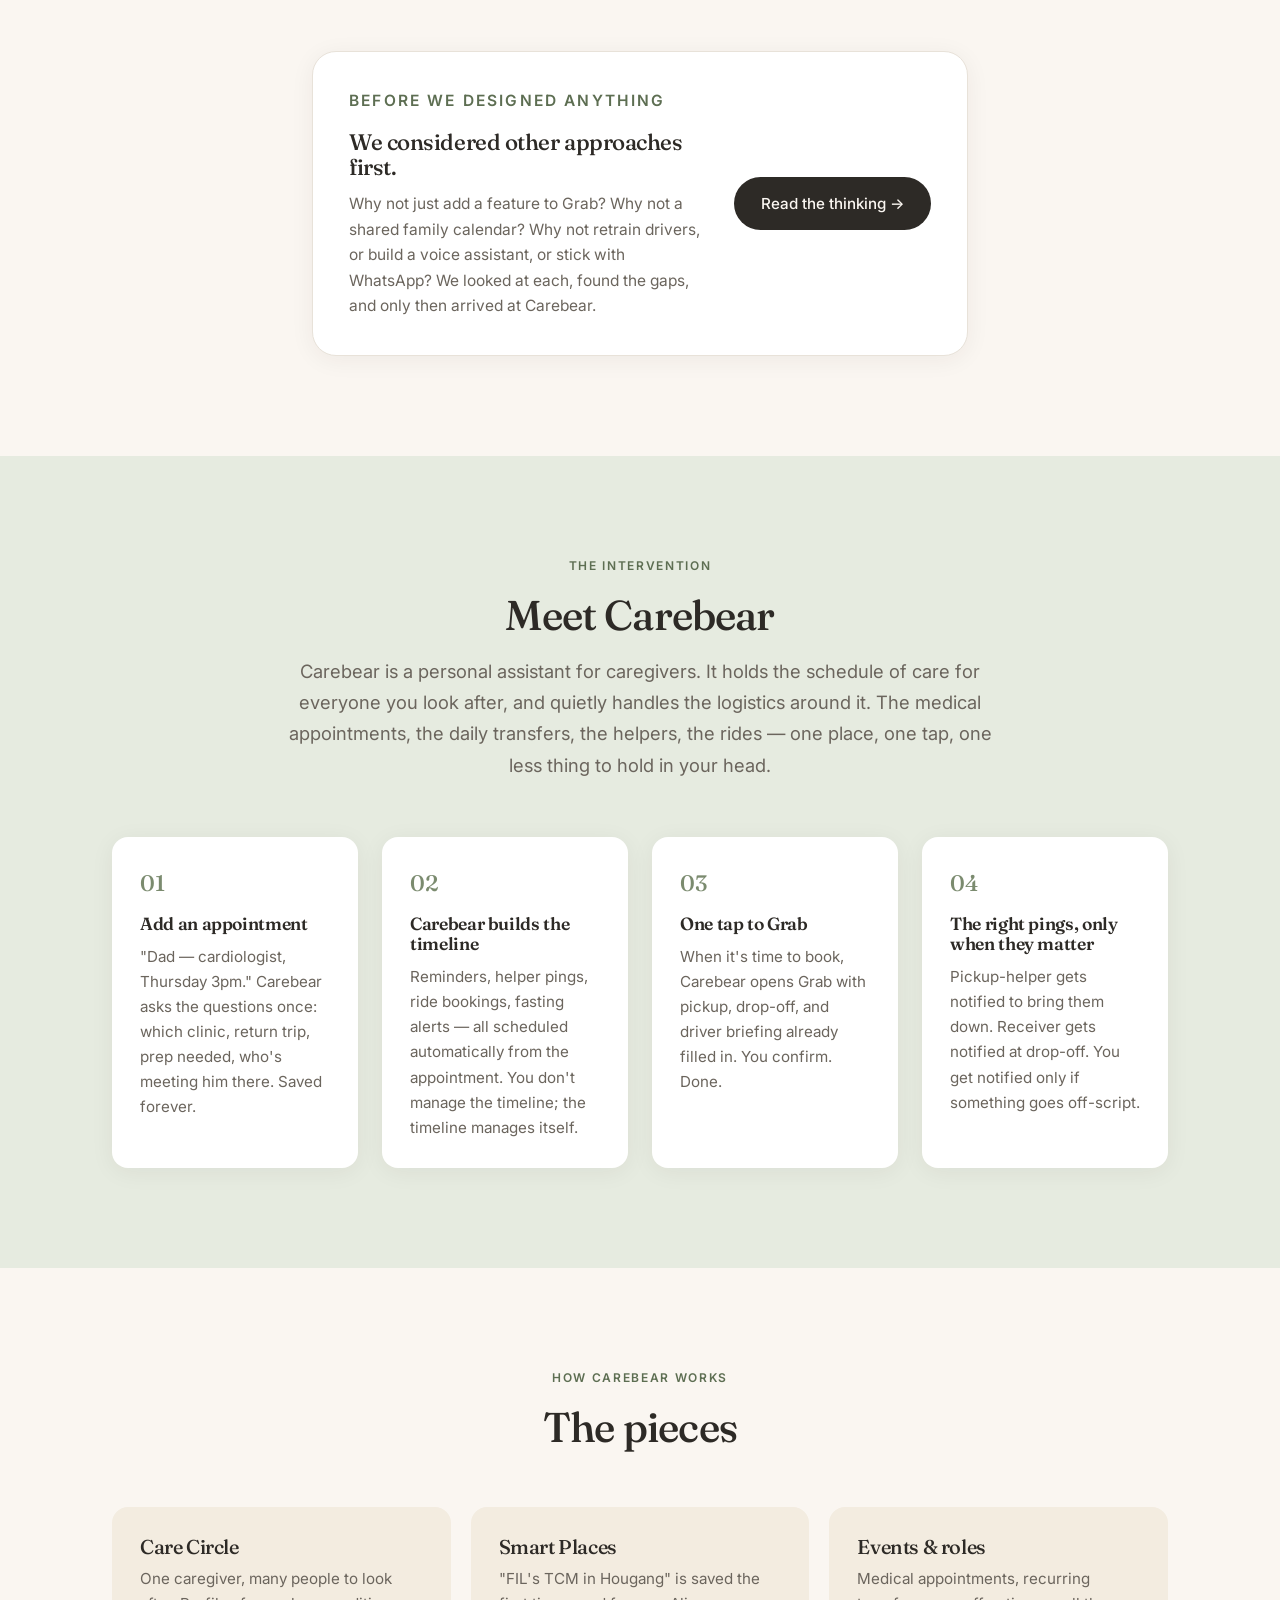
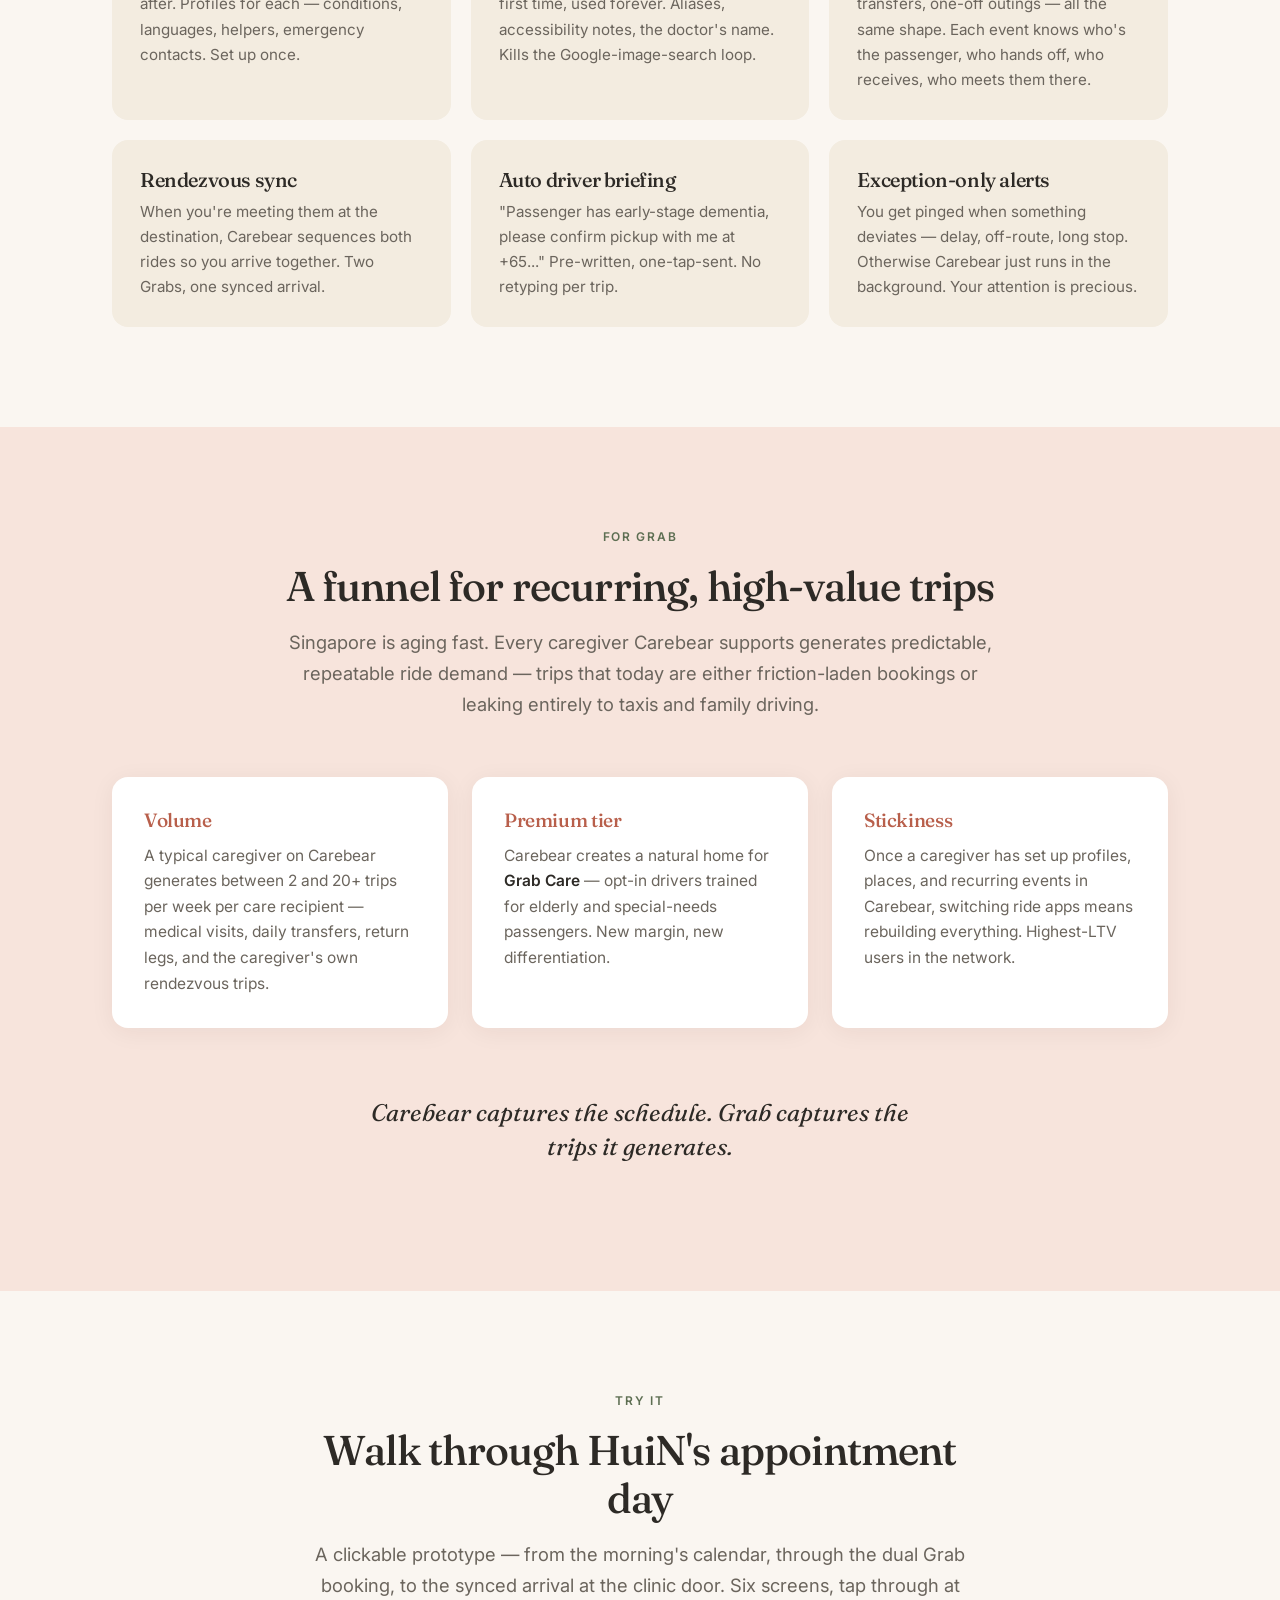
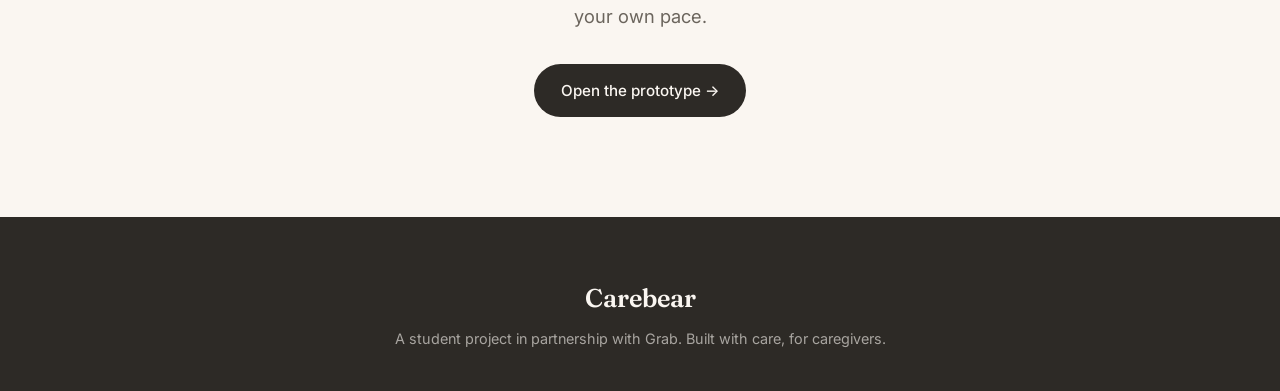
==== commit 3bcb6a70: "Add HuiN prototype flow Add HuiN prototype flow" ====
--- a/index.html
+++ b/index.html
@@ -19,6 +19,7 @@
         <li><a href="#problem">The problem</a></li>
         <li><a href="considerations.html">Considerations</a></li>
         <li><a href="#carebear">Carebear</a></li>
+        <li><a href="prototype.html">Prototype</a></li>
         <li><a href="#grab">For Grab</a></li>
       </ul>
     </div>
@@ -237,11 +238,9 @@
   <section id="prototype" class="section">
     <div class="container narrow centered">
       <p class="eyebrow">Try it</p>
-      <h2>Interactive prototype</h2>
-      <p class="lede">A clickable Figma prototype walking through HuiN's appointment day — from calendar to rendezvous — is coming next.</p>
-      <div class="proto-placeholder">
-        <span>Figma embed will live here</span>
-      </div>
+      <h2>Walk through HuiN's appointment day</h2>
+      <p class="lede">A clickable prototype — from the morning's calendar, through the dual Grab booking, to the synced arrival at the clinic door. Six screens, tap through at your own pace.</p>
+      <a href="prototype.html" class="btn btn-primary" style="margin-top: 12px;">Open the prototype →</a>
     </div>
   </section>
 
--- a/styles.css
+++ b/styles.css
@@ -545,6 +545,745 @@
 /* ---------- Active nav state ---------- */
 .nav-links a.active { color: var(--ink); font-weight: 500; }
 
+/* ===========================================================
+   PROTOTYPE (phone frame + app screens)
+   ===========================================================
+   Layout: two columns — step list on the left, phone on the right.
+   Inside the phone, all screens stack absolutely. The .active class
+   makes one visible; everything else is hidden.
+   =========================================================== */
+
+.prototype-stage { padding: 60px 0 100px; }
+
+.stage-grid {
+  display: grid;
+  grid-template-columns: 280px 1fr;
+  gap: 60px;
+  align-items: start;
+}
+
+/* ---------- Left column: step list ---------- */
+.prototype-context { position: sticky; top: 100px; }
+.screen-list {
+  list-style: none;
+  padding: 0;
+  margin: 16px 0 24px;
+}
+.screen-list li {
+  display: flex;
+  align-items: center;
+  gap: 12px;
+  padding: 10px 0;
+  font-size: 0.95rem;
+  color: var(--ink-soft);
+  transition: color 0.2s;
+}
+.step-dot {
+  width: 10px;
+  height: 10px;
+  border-radius: 999px;
+  background: var(--line);
+  flex-shrink: 0;
+  transition: background 0.2s, transform 0.2s;
+}
+.screen-list li.done { color: var(--ink); }
+.screen-list li.done .step-dot { background: var(--accent-sage); }
+.screen-list li.current { color: var(--ink); font-weight: 500; }
+.screen-list li.current .step-dot {
+  background: var(--accent-coral);
+  transform: scale(1.4);
+}
+.restart-btn { margin-top: 8px; font-size: 0.88rem; padding: 10px 18px; }
+.prototype-note {
+  margin-top: 24px;
+  font-size: 0.82rem;
+  font-style: italic;
+  color: var(--ink-soft);
+  line-height: 1.5;
+}
+
+/* ---------- Phone frame ---------- */
+.phone-frame {
+  width: 380px;
+  height: 780px;
+  background: #1a1a1a;
+  border-radius: 52px;
+  padding: 14px;
+  margin: 0 auto;
+  box-shadow:
+    0 30px 60px rgba(45, 42, 38, 0.18),
+    0 0 0 2px rgba(0, 0, 0, 0.3) inset;
+  position: relative;
+}
+.phone-notch {
+  position: absolute;
+  top: 22px;
+  left: 50%;
+  transform: translateX(-50%);
+  width: 110px;
+  height: 28px;
+  background: #1a1a1a;
+  border-radius: 999px;
+  z-index: 10;
+}
+.phone-inner {
+  width: 100%;
+  height: 100%;
+  background: var(--bg);
+  border-radius: 40px;
+  overflow: hidden;
+  position: relative;
+}
+
+/* ---------- App screens (general) ---------- */
+.app-screen {
+  position: absolute;
+  inset: 0;
+  display: flex;
+  flex-direction: column;
+  opacity: 0;
+  pointer-events: none;
+  transition: opacity 0.25s ease;
+}
+.app-screen.active {
+  opacity: 1;
+  pointer-events: auto;
+}
+
+.app-statusbar {
+  display: flex;
+  justify-content: space-between;
+  align-items: center;
+  padding: 16px 24px 8px;
+  font-size: 0.78rem;
+  font-weight: 600;
+  color: var(--ink);
+}
+
+.app-header {
+  display: flex;
+  align-items: center;
+  justify-content: space-between;
+  padding: 28px 24px 16px;
+  gap: 12px;
+}
+.app-header.with-back {
+  padding: 16px 24px 12px;
+  justify-content: flex-start;
+}
+.app-back {
+  background: none;
+  border: none;
+  font-size: 1.3rem;
+  color: var(--ink);
+  cursor: pointer;
+  padding: 0;
+}
+.app-greeting {
+  font-size: 0.9rem;
+  color: var(--ink-soft);
+  margin-bottom: 2px;
+}
+.app-name {
+  font-family: 'Fraunces', serif;
+  font-size: 1.7rem;
+  font-weight: 500;
+}
+.app-screen-title {
+  font-family: 'Fraunces', serif;
+  font-size: 1.2rem;
+  font-weight: 500;
+  margin: 0;
+}
+.app-screen-title.centered { width: 100%; text-align: center; }
+.app-avatar {
+  width: 46px;
+  height: 46px;
+  border-radius: 999px;
+  box-shadow: 0 2px 8px rgba(45, 42, 38, 0.1);
+}
+
+.app-content {
+  flex: 1;
+  overflow-y: auto;
+  padding: 8px 24px 100px;
+}
+.app-content.no-pad { padding: 0 0 100px; }
+.padded { padding: 16px 24px; }
+
+.app-section-label {
+  font-size: 0.7rem;
+  text-transform: uppercase;
+  letter-spacing: 0.1em;
+  color: var(--ink-soft);
+  font-weight: 600;
+  margin: 18px 0 10px;
+}
+.app-section-label.spaced { margin-top: 28px; }
+
+/* ---------- Event cards (home screen) ---------- */
+.event-card {
+  background: var(--surface);
+  border-radius: 18px;
+  padding: 16px;
+  margin-bottom: 10px;
+  display: flex;
+  gap: 14px;
+  align-items: flex-start;
+  cursor: pointer;
+  transition: transform 0.15s, box-shadow 0.2s;
+  border: 1px solid var(--line);
+}
+.event-card.upcoming {
+  border-color: var(--accent-coral);
+  box-shadow: 0 4px 14px rgba(217, 123, 102, 0.12);
+}
+.event-card.quiet { opacity: 0.78; }
+.event-card:hover { transform: translateY(-1px); }
+
+.event-time {
+  font-family: 'Fraunces', serif;
+  font-size: 0.95rem;
+  font-weight: 500;
+  color: var(--ink);
+  min-width: 60px;
+  padding-top: 2px;
+}
+.event-body { flex: 1; min-width: 0; }
+.event-title {
+  font-weight: 600;
+  font-size: 0.92rem;
+  color: var(--ink);
+  margin-bottom: 2px;
+}
+.event-meta {
+  font-size: 0.8rem;
+  color: var(--ink-soft);
+  margin-bottom: 8px;
+}
+.event-people {
+  display: flex;
+  align-items: center;
+  gap: 4px;
+}
+.event-people img {
+  width: 22px;
+  height: 22px;
+  border-radius: 999px;
+  border: 2px solid var(--surface);
+  margin-left: -6px;
+}
+.event-people img:first-child { margin-left: 0; }
+.event-tag {
+  font-size: 0.72rem;
+  color: var(--ink-soft);
+  margin-left: 6px;
+}
+.event-status { display: flex; flex-direction: column; align-items: flex-end; }
+
+.pill {
+  display: inline-block;
+  padding: 4px 10px;
+  border-radius: 999px;
+  font-size: 0.7rem;
+  font-weight: 600;
+  letter-spacing: 0.02em;
+}
+.pill-warning { background: var(--bg-coral); color: var(--accent-coral-deep); }
+.pill-soft { background: var(--bg-cream); color: var(--ink-soft); }
+
+/* ---------- App tab bar (home only) ---------- */
+.app-tabbar {
+  position: absolute;
+  bottom: 0;
+  left: 0;
+  right: 0;
+  display: flex;
+  background: rgba(255, 255, 255, 0.95);
+  backdrop-filter: blur(10px);
+  border-top: 1px solid var(--line);
+  padding: 10px 20px 24px;
+}
+.tab {
+  flex: 1;
+  display: flex;
+  flex-direction: column;
+  align-items: center;
+  gap: 2px;
+  font-size: 0.68rem;
+  color: var(--ink-soft);
+  font-weight: 500;
+}
+.tab span { font-size: 0.65rem; }
+.tab.active { color: var(--accent-coral-deep); }
+
+/* ---------- App CTA bar (bottom of action screens) ---------- */
+.app-cta-bar {
+  position: absolute;
+  bottom: 0;
+  left: 0;
+  right: 0;
+  padding: 14px 20px 28px;
+  background: linear-gradient(180deg, rgba(250,246,241,0) 0%, var(--bg) 30%);
+  display: flex;
+  flex-direction: column;
+  gap: 8px;
+}
+.app-cta-bar.stacked > * { width: 100%; }
+.app-btn {
+  width: 100%;
+  padding: 14px;
+  border: none;
+  border-radius: 14px;
+  font-family: inherit;
+  font-size: 0.95rem;
+  font-weight: 600;
+  cursor: pointer;
+  transition: transform 0.1s;
+}
+.app-btn:active { transform: scale(0.98); }
+.app-btn-primary {
+  background: var(--ink);
+  color: var(--bg);
+}
+.app-btn-ghost {
+  background: transparent;
+  color: var(--ink);
+  border: 1px solid var(--line);
+}
+
+/* ---------- Appointment detail ---------- */
+.info-card {
+  background: var(--surface);
+  border-radius: 18px;
+  padding: 18px;
+  margin-bottom: 14px;
+  border: 1px solid var(--line);
+}
+.info-time {
+  font-size: 0.78rem;
+  color: var(--accent-coral-deep);
+  font-weight: 600;
+  text-transform: uppercase;
+  letter-spacing: 0.06em;
+  margin-bottom: 6px;
+}
+.info-title {
+  font-family: 'Fraunces', serif;
+  font-size: 1.2rem;
+  font-weight: 500;
+  margin-bottom: 6px;
+}
+.info-place { font-size: 0.88rem; color: var(--ink); margin-bottom: 2px; }
+.info-doctor { font-size: 0.82rem; color: var(--ink-soft); }
+
+.people-row {
+  display: flex;
+  flex-direction: column;
+  gap: 8px;
+}
+.person-chip {
+  display: flex;
+  align-items: center;
+  gap: 12px;
+  background: var(--surface);
+  border-radius: 14px;
+  padding: 10px 14px;
+  border: 1px solid var(--line);
+}
+.person-chip img {
+  width: 38px;
+  height: 38px;
+  border-radius: 999px;
+}
+.person-name {
+  font-weight: 600;
+  font-size: 0.9rem;
+  color: var(--ink);
+}
+.person-role {
+  font-size: 0.78rem;
+  color: var(--ink-soft);
+}
+
+.prep-list {
+  list-style: none;
+  padding: 0;
+  background: var(--surface);
+  border-radius: 14px;
+  padding: 12px 16px;
+  border: 1px solid var(--line);
+}
+.prep-list li {
+  padding: 6px 0;
+  font-size: 0.88rem;
+  color: var(--ink);
+}
+
+/* ---------- Timeline ---------- */
+.timeline {
+  list-style: none;
+  padding: 0;
+  position: relative;
+}
+.timeline::before {
+  content: '';
+  position: absolute;
+  left: 6px;
+  top: 12px;
+  bottom: 12px;
+  width: 2px;
+  background: var(--line);
+}
+.timeline li {
+  position: relative;
+  padding: 8px 0 8px 24px;
+  font-size: 0.85rem;
+  color: var(--ink-soft);
+  display: flex;
+  justify-content: space-between;
+  align-items: center;
+}
+.timeline li em { font-size: 0.75rem; font-style: normal; color: var(--ink-soft); }
+.timeline .dot {
+  position: absolute;
+  left: 0;
+  top: 14px;
+  width: 14px;
+  height: 14px;
+  border-radius: 999px;
+  background: var(--bg);
+  border: 2px solid var(--line);
+}
+.timeline li.done { color: var(--ink); }
+.timeline li.done .dot { background: var(--accent-sage); border-color: var(--accent-sage); }
+.timeline li.active { color: var(--ink); font-weight: 600; }
+.timeline li.active .dot {
+  background: var(--accent-coral);
+  border-color: var(--accent-coral);
+  box-shadow: 0 0 0 4px rgba(217, 123, 102, 0.2);
+}
+
+/* ---------- Booking screen ---------- */
+.trip-card {
+  background: var(--surface);
+  border-radius: 18px;
+  padding: 18px;
+  border: 1px solid var(--line);
+  margin-bottom: 12px;
+}
+.trip-card.subtle { background: rgba(255,255,255,0.6); }
+.trip-section-label {
+  font-size: 0.7rem;
+  text-transform: uppercase;
+  letter-spacing: 0.1em;
+  color: var(--ink-soft);
+  font-weight: 600;
+  margin-bottom: 12px;
+}
+.trip-row {
+  display: flex;
+  gap: 12px;
+  align-items: flex-start;
+}
+.trip-dot {
+  width: 12px;
+  height: 12px;
+  border-radius: 999px;
+  margin-top: 6px;
+  flex-shrink: 0;
+}
+.trip-dot.pickup { background: var(--accent-sage); }
+.trip-dot.dropoff { background: var(--accent-coral); }
+.trip-label {
+  font-size: 0.7rem;
+  text-transform: uppercase;
+  letter-spacing: 0.08em;
+  color: var(--ink-soft);
+  margin-bottom: 2px;
+}
+.trip-value {
+  font-size: 0.92rem;
+  color: var(--ink);
+  font-weight: 500;
+}
+.trip-line {
+  width: 2px;
+  height: 24px;
+  background: var(--line);
+  margin: 4px 0 4px 5px;
+}
+
+.passenger-row {
+  display: flex;
+  align-items: center;
+  gap: 8px;
+  background: var(--surface);
+  border-radius: 14px;
+  padding: 10px 14px;
+  border: 1px solid var(--line);
+  font-size: 0.88rem;
+}
+.passenger-row img {
+  width: 32px;
+  height: 32px;
+  border-radius: 999px;
+}
+.passenger-row img + img { margin-left: -10px; }
+
+.badge {
+  display: inline-block;
+  background: var(--bg-sage);
+  color: var(--accent-sage-deep);
+  font-size: 0.62rem;
+  padding: 2px 8px;
+  border-radius: 999px;
+  margin-left: 6px;
+  text-transform: none;
+  letter-spacing: 0;
+  font-weight: 500;
+}
+
+.briefing-box {
+  background: var(--bg-cream);
+  border-radius: 14px;
+  padding: 14px 16px;
+  font-size: 0.85rem;
+  color: var(--ink);
+  line-height: 1.5;
+  font-style: italic;
+}
+.briefing-box strong { font-style: normal; }
+
+.estimate-row {
+  display: flex;
+  gap: 8px;
+  background: var(--surface);
+  border-radius: 14px;
+  padding: 14px;
+  border: 1px solid var(--line);
+}
+.estimate-row > div {
+  flex: 1;
+  text-align: center;
+}
+.estimate-label {
+  font-size: 0.68rem;
+  text-transform: uppercase;
+  letter-spacing: 0.06em;
+  color: var(--ink-soft);
+  margin-bottom: 4px;
+}
+.estimate-value {
+  font-family: 'Fraunces', serif;
+  font-size: 0.95rem;
+  font-weight: 500;
+  color: var(--ink);
+}
+
+/* ---------- Dual booking (rendezvous) ---------- */
+.prompt-card {
+  background: var(--bg-sage);
+  border-radius: 18px;
+  padding: 20px;
+  margin-bottom: 14px;
+  text-align: center;
+}
+.prompt-icon { font-size: 1.6rem; margin-bottom: 6px; }
+.prompt-title {
+  font-family: 'Fraunces', serif;
+  font-size: 1.1rem;
+  font-weight: 500;
+  color: var(--ink);
+  margin-bottom: 6px;
+}
+.prompt-sub {
+  font-size: 0.85rem;
+  color: var(--ink-soft);
+  line-height: 1.5;
+}
+
+.sync-banner {
+  background: var(--bg-cream);
+  border-radius: 14px;
+  padding: 14px 16px;
+  margin: 14px 0;
+}
+.sync-banner p {
+  font-size: 0.92rem;
+  color: var(--ink);
+  margin: 0;
+}
+.sync-banner .sync-sub {
+  font-size: 0.82rem;
+  color: var(--ink-soft);
+  margin-top: 4px;
+}
+.sync-banner.success {
+  background: var(--bg-sage);
+  border-left: 3px solid var(--accent-sage);
+}
+
+/* ---------- Live monitoring ---------- */
+.map-mock {
+  height: 220px;
+  background:
+    radial-gradient(circle at 30% 60%, rgba(123, 139, 111, 0.18), transparent 40%),
+    radial-gradient(circle at 70% 40%, rgba(217, 123, 102, 0.18), transparent 40%),
+    linear-gradient(135deg, #EDE6D9 0%, #DDE3D4 100%);
+  position: relative;
+}
+.map-pin {
+  position: absolute;
+  font-size: 1.6rem;
+  filter: drop-shadow(0 2px 4px rgba(0,0,0,0.15));
+}
+.pin-dad { top: 65%; left: 25%; }
+.pin-you { top: 40%; left: 60%; }
+.pin-dest { top: 18%; left: 75%; font-size: 1.4rem; }
+.map-label {
+  position: absolute;
+  bottom: 14px;
+  left: 50%;
+  transform: translateX(-50%);
+  background: rgba(255,255,255,0.92);
+  padding: 6px 14px;
+  border-radius: 999px;
+  font-size: 0.78rem;
+  font-weight: 600;
+  color: var(--ink);
+  box-shadow: 0 2px 8px rgba(0,0,0,0.08);
+}
+
+.trip-status {
+  display: flex;
+  flex-direction: column;
+  gap: 10px;
+  margin-bottom: 16px;
+}
+.trip-status-row {
+  display: flex;
+  align-items: center;
+  gap: 12px;
+  background: var(--surface);
+  border-radius: 14px;
+  padding: 12px 14px;
+  border: 1px solid var(--line);
+}
+.trip-status-row img {
+  width: 38px;
+  height: 38px;
+  border-radius: 999px;
+}
+.trip-status-body { flex: 1; min-width: 0; }
+.trip-status-title {
+  font-size: 0.9rem;
+  font-weight: 600;
+  color: var(--ink);
+}
+.trip-status-meta {
+  font-size: 0.75rem;
+  color: var(--ink-soft);
+}
+.trip-status-eta { text-align: right; }
+.eta-num {
+  font-family: 'Fraunces', serif;
+  font-size: 1.1rem;
+  font-weight: 500;
+  color: var(--ink);
+}
+.eta-label {
+  font-size: 0.7rem;
+  color: var(--ink-soft);
+}
+
+.activity-list {
+  list-style: none;
+  padding: 0;
+  background: var(--surface);
+  border-radius: 14px;
+  padding: 12px 16px;
+  border: 1px solid var(--line);
+}
+.activity-list li {
+  padding: 6px 0;
+  font-size: 0.85rem;
+  color: var(--ink);
+}
+
+/* ---------- Arrival ---------- */
+.arrival-hero {
+  text-align: center;
+  padding: 30px 20px 20px;
+}
+.arrival-check {
+  width: 76px;
+  height: 76px;
+  margin: 0 auto 14px;
+  background: var(--accent-sage);
+  color: white;
+  border-radius: 999px;
+  display: flex;
+  align-items: center;
+  justify-content: center;
+  font-size: 2.4rem;
+  box-shadow: 0 8px 24px rgba(123, 139, 111, 0.35);
+}
+.arrival-hero h3 {
+  font-family: 'Fraunces', serif;
+  font-size: 1.5rem;
+  font-weight: 500;
+  margin-bottom: 6px;
+}
+.arrival-hero p {
+  font-size: 0.92rem;
+  color: var(--ink-soft);
+}
+
+.arrival-status {
+  text-align: center;
+  background: var(--bg-cream);
+  border-radius: 14px;
+  padding: 14px;
+  margin: 14px 0;
+}
+.status-line { font-size: 1rem; color: var(--ink); margin-bottom: 4px; }
+.status-sub { font-size: 0.82rem; color: var(--ink-soft); }
+
+.next-card {
+  background: var(--surface);
+  border-radius: 14px;
+  padding: 14px;
+  margin-bottom: 8px;
+  border: 1px solid var(--line);
+}
+.next-title { font-weight: 600; font-size: 0.9rem; color: var(--ink); margin-bottom: 2px; }
+.next-sub { font-size: 0.8rem; color: var(--ink-soft); }
+
+.closing-msg {
+  margin-top: 20px;
+  text-align: center;
+  padding: 14px;
+}
+.closing-msg p {
+  font-family: 'Fraunces', serif;
+  font-size: 1.1rem;
+  font-style: italic;
+  color: var(--accent-coral-deep);
+}
+
+/* ---------- Prototype responsive ---------- */
+@media (max-width: 920px) {
+  .stage-grid { grid-template-columns: 1fr; gap: 32px; }
+  .prototype-context { position: static; }
+}
+@media (max-width: 480px) {
+  .phone-frame {
+    transform: scale(0.85);
+    transform-origin: top center;
+  }
+}
+
 /* ---------- Responsive ---------- */
 @media (max-width: 720px) {
   .nav-links { display: none; }
